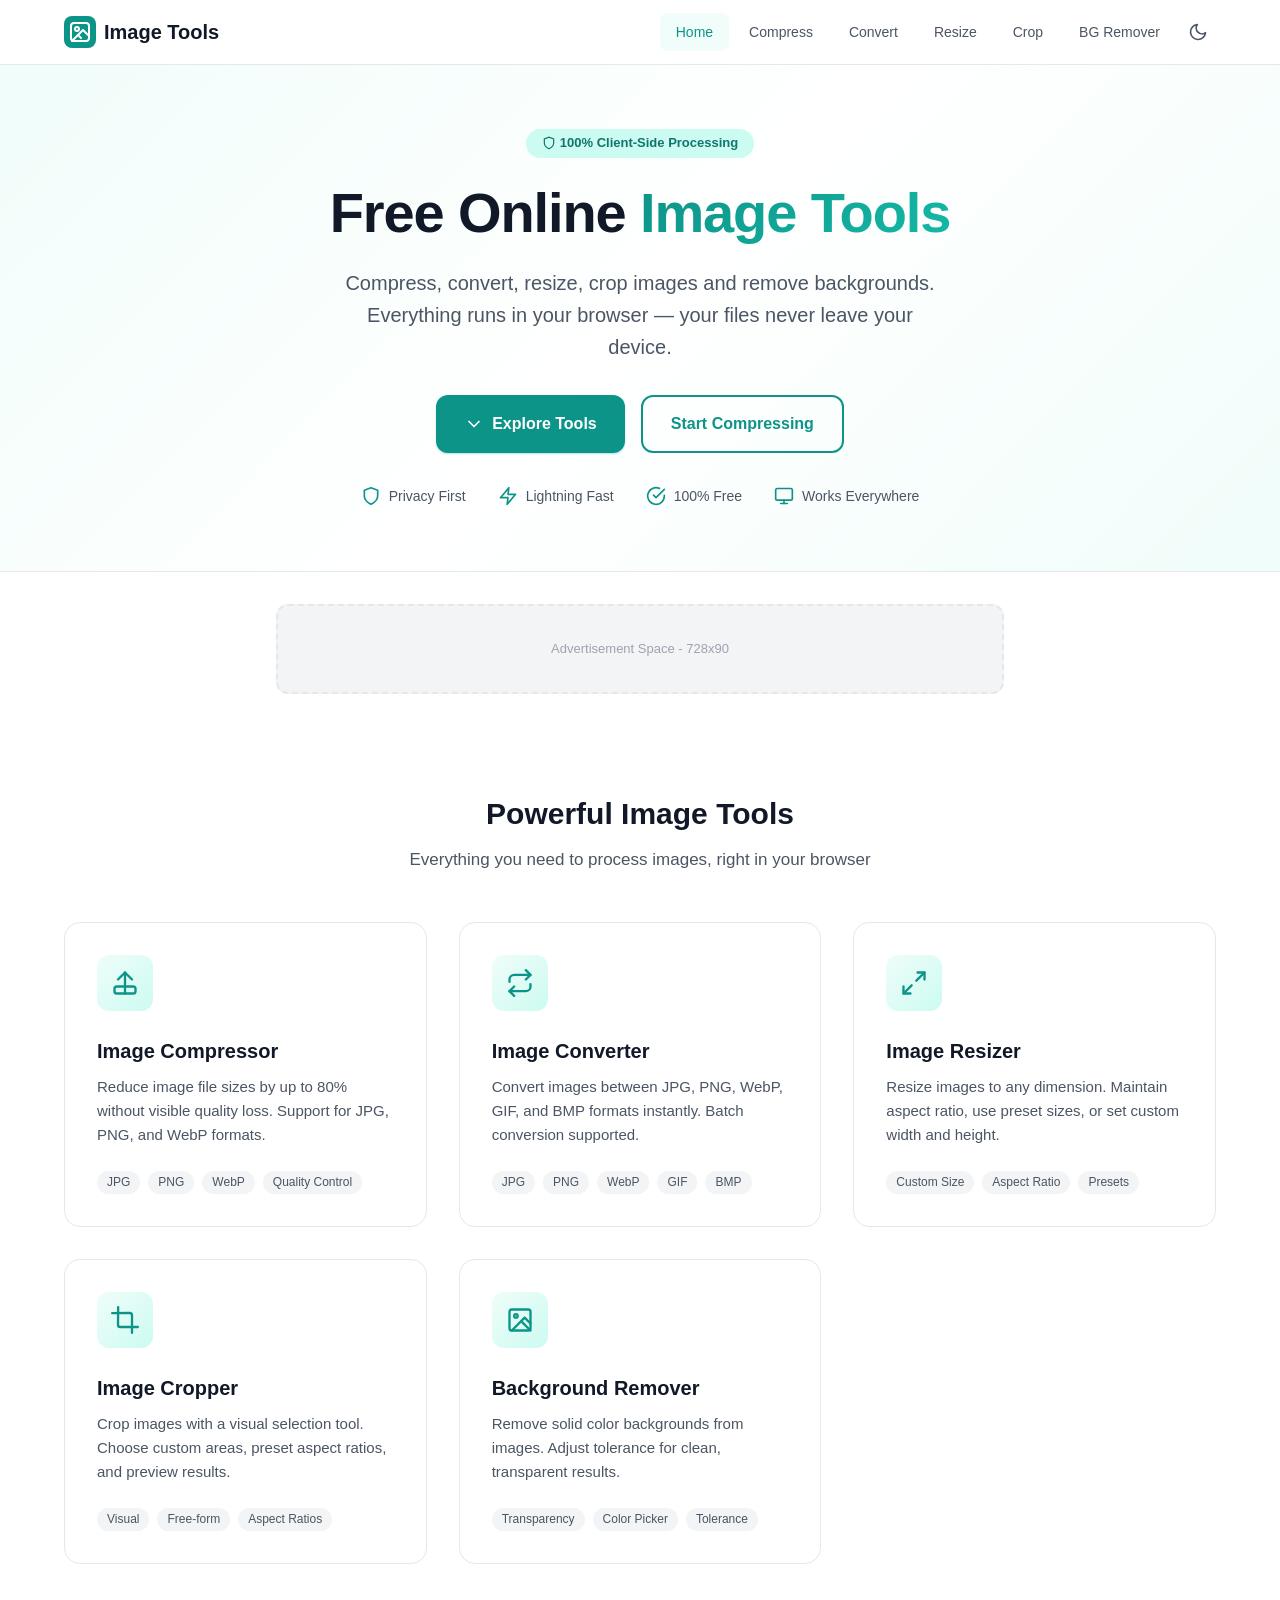
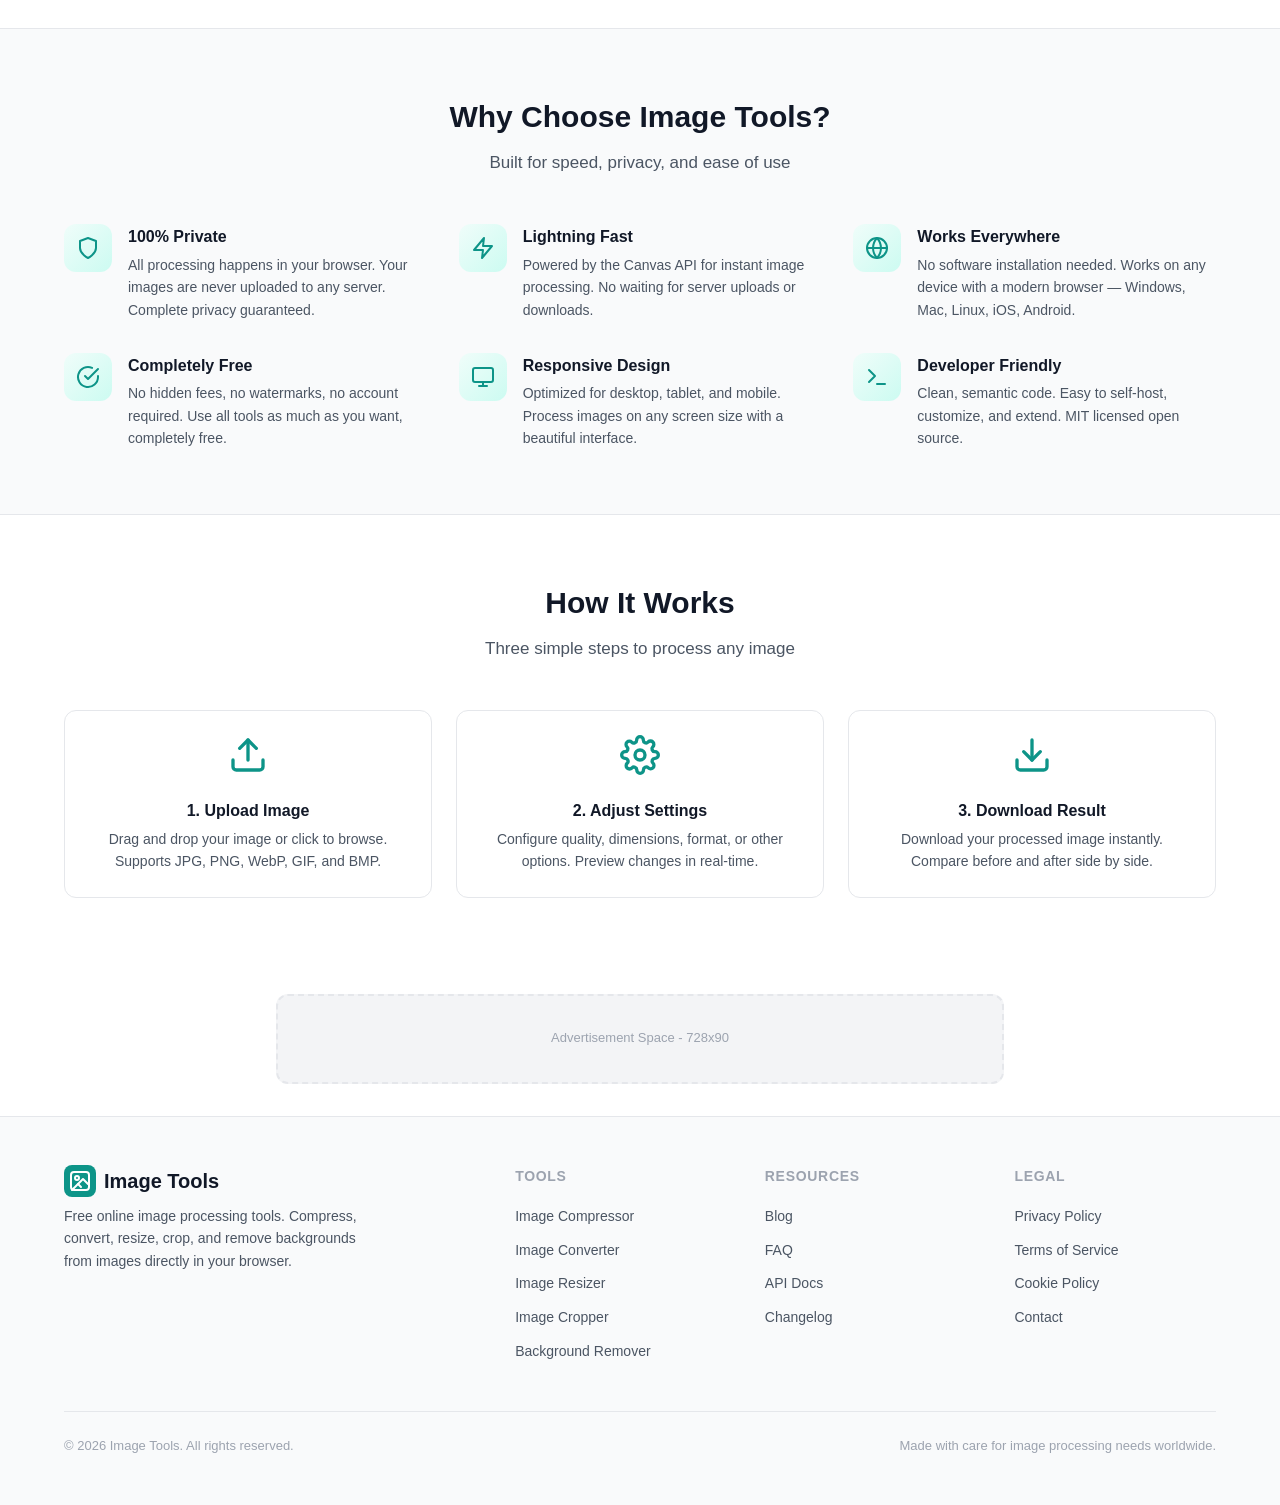
==== index.html @ 547d78cc "feat: image-tools — initial release" ====
<!DOCTYPE html>
<html lang="en">
<head>
  <meta charset="UTF-8">
  <meta name="viewport" content="width=device-width, initial-scale=1.0">
  <title>Image Tools - Free Online Image Compressor, Converter & Editor</title>
  <meta name="description" content="Free online image tools. Compress, convert, resize, crop images and remove backgrounds. 100% client-side processing for privacy. No upload required.">
  <meta name="keywords" content="image compressor, image converter, image resizer, image cropper, background remover, online image tools, free image editor">
  <meta name="author" content="Image Tools">
  <meta name="robots" content="index, follow">

  <!-- Open Graph -->
  <meta property="og:title" content="Image Tools - Free Online Image Processing">
  <meta property="og:description" content="Compress, convert, resize, crop images and remove backgrounds. 100% client-side, no upload needed.">
  <meta property="og:type" content="website">
  <meta property="og:url" content="https://imagetools.dev/">
  <meta property="og:image" content="https://imagetools.dev/og-image.png">

  <!-- Twitter Card -->
  <meta name="twitter:card" content="summary_large_image">
  <meta name="twitter:title" content="Image Tools - Free Online Image Processing">
  <meta name="twitter:description" content="Compress, convert, resize, crop images and remove backgrounds. 100% client-side, no upload needed.">

  <!-- Canonical -->
  <link rel="canonical" href="https://imagetools.dev/">

  <!-- Favicon -->
  <link rel="icon" type="image/svg+xml" href="favicon.svg">

  <!-- Styles -->
  <link rel="stylesheet" href="css/style.css">

  <!-- Structured Data -->
  <script type="application/ld+json">
  {
    "@context": "https://schema.org",
    "@type": "WebApplication",
    "name": "Image Tools",
    "url": "https://imagetools.dev",
    "description": "Free online image tools for compression, conversion, resizing, cropping, and background removal.",
    "applicationCategory": "MultimediaApplication",
    "operatingSystem": "Any",
    "offers": {
      "@type": "Offer",
      "price": "0",
      "priceCurrency": "USD"
    },
    "featureList": [
      "Image Compression",
      "Image Format Conversion",
      "Image Resizing",
      "Image Cropping",
      "Background Removal"
    ]
  }
  </script>
</head>
<body>
  <!-- Header -->
  <header class="header">
    <div class="container header-inner">
      <a href="index.html" class="logo">
        <svg viewBox="0 0 32 32" fill="none" xmlns="http://www.w3.org/2000/svg">
          <rect width="32" height="32" rx="8" fill="currentColor" style="color: var(--primary)"/>
          <g transform="translate(6,6)" fill="none" stroke="white" stroke-width="2" stroke-linecap="round" stroke-linejoin="round">
            <rect x="1" y="1" width="18" height="18" rx="3"/>
            <circle cx="7" cy="7" r="2"/>
            <polyline points="18,13 13,8 8,13"/>
            <polyline points="11,16 8,13 2,19"/>
          </g>
        </svg>
        Image Tools
      </a>

      <button class="menu-toggle" aria-label="Toggle menu" aria-expanded="false">
        <svg width="24" height="24" viewBox="0 0 24 24" fill="none" stroke="currentColor" stroke-width="2" stroke-linecap="round" stroke-linejoin="round">
          <line x1="3" y1="6" x2="21" y2="6"/>
          <line x1="3" y1="12" x2="21" y2="12"/>
          <line x1="3" y1="18" x2="21" y2="18"/>
        </svg>
      </button>

      <nav class="nav">
        <a href="index.html" class="nav-link active">Home</a>
        <a href="tools/compress.html" class="nav-link">Compress</a>
        <a href="tools/convert.html" class="nav-link">Convert</a>
        <a href="tools/resize.html" class="nav-link">Resize</a>
        <a href="tools/crop.html" class="nav-link">Crop</a>
        <a href="tools/bg-remover.html" class="nav-link">BG Remover</a>
        <button class="theme-toggle" aria-label="Toggle dark mode">
          <svg width="20" height="20" viewBox="0 0 24 24" fill="none" stroke="currentColor" stroke-width="2" stroke-linecap="round" stroke-linejoin="round">
            <path d="M21 12.79A9 9 0 1 1 11.21 3 7 7 0 0 0 21 12.79z"/>
          </svg>
        </button>
      </nav>
    </div>
  </header>

  <!-- Main Content -->
  <main>
    <!-- Hero Section -->
    <section class="hero">
      <div class="container">
        <div class="hero-badge">
          <svg width="14" height="14" viewBox="0 0 24 24" fill="none" stroke="currentColor" stroke-width="2">
            <path d="M12 22s8-4 8-10V5l-8-3-8 3v7c0 6 8 10 8 10z"/>
          </svg>
          100% Client-Side Processing
        </div>
        <h1>Free Online <span>Image Tools</span></h1>
        <p>Compress, convert, resize, crop images and remove backgrounds. Everything runs in your browser — your files never leave your device.</p>

        <div style="display: flex; gap: 1rem; justify-content: center; flex-wrap: wrap;">
          <a href="#tools" class="btn btn-primary btn-lg">
            <svg width="20" height="20" viewBox="0 0 24 24" fill="none" stroke="currentColor" stroke-width="2" stroke-linecap="round" stroke-linejoin="round">
              <polyline points="6 9 12 15 18 9"/>
            </svg>
            Explore Tools
          </a>
          <a href="tools/compress.html" class="btn btn-outline btn-lg">
            Start Compressing
          </a>
        </div>

        <div class="hero-features">
          <div class="hero-feature">
            <svg viewBox="0 0 24 24" fill="none" stroke="currentColor" stroke-width="2" stroke-linecap="round" stroke-linejoin="round">
              <path d="M12 22s8-4 8-10V5l-8-3-8 3v7c0 6 8 10 8 10z"/>
            </svg>
            Privacy First
          </div>
          <div class="hero-feature">
            <svg viewBox="0 0 24 24" fill="none" stroke="currentColor" stroke-width="2" stroke-linecap="round" stroke-linejoin="round">
              <path d="M13 2L3 14h9l-1 8 10-12h-9l1-8z"/>
            </svg>
            Lightning Fast
          </div>
          <div class="hero-feature">
            <svg viewBox="0 0 24 24" fill="none" stroke="currentColor" stroke-width="2" stroke-linecap="round" stroke-linejoin="round">
              <path d="M22 11.08V12a10 10 0 1 1-5.93-9.14"/>
              <polyline points="22 4 12 14.01 9 11.01"/>
            </svg>
            100% Free
          </div>
          <div class="hero-feature">
            <svg viewBox="0 0 24 24" fill="none" stroke="currentColor" stroke-width="2" stroke-linecap="round" stroke-linejoin="round">
              <rect x="2" y="3" width="20" height="14" rx="2" ry="2"/>
              <line x1="8" y1="21" x2="16" y2="21"/>
              <line x1="12" y1="17" x2="12" y2="21"/>
            </svg>
            Works Everywhere
          </div>
        </div>
      </div>
    </section>

    <!-- Ad Placeholder - Leaderboard -->
    <div class="container">
      <div class="ad-placeholder ad-placeholder-leaderboard">
        Advertisement Space - 728x90
      </div>
    </div>

    <!-- Tools Section -->
    <section class="tools-section" id="tools">
      <div class="container">
        <div class="section-header">
          <h2>Powerful Image Tools</h2>
          <p>Everything you need to process images, right in your browser</p>
        </div>

        <div class="tools-grid">
          <!-- Image Compressor -->
          <a href="tools/compress.html" class="tool-card">
            <div class="tool-card-icon">
              <svg viewBox="0 0 24 24" fill="none" stroke="currentColor" stroke-width="2" stroke-linecap="round" stroke-linejoin="round">
                <path d="M12 3v18"/>
                <path d="M6 9l6-6 6 6"/>
                <rect x="3" y="15" width="18" height="6" rx="2"/>
              </svg>
            </div>
            <h3>Image Compressor</h3>
            <p>Reduce image file sizes by up to 80% without visible quality loss. Support for JPG, PNG, and WebP formats.</p>
            <div class="tool-card-tags">
              <span class="tool-tag">JPG</span>
              <span class="tool-tag">PNG</span>
              <span class="tool-tag">WebP</span>
              <span class="tool-tag">Quality Control</span>
            </div>
          </a>

          <!-- Image Converter -->
          <a href="tools/convert.html" class="tool-card">
            <div class="tool-card-icon">
              <svg viewBox="0 0 24 24" fill="none" stroke="currentColor" stroke-width="2" stroke-linecap="round" stroke-linejoin="round">
                <polyline points="17 1 21 5 17 9"/>
                <path d="M3 11V9a4 4 0 0 1 4-4h14"/>
                <polyline points="7 23 3 19 7 15"/>
                <path d="M21 13v2a4 4 0 0 1-4 4H3"/>
              </svg>
            </div>
            <h3>Image Converter</h3>
            <p>Convert images between JPG, PNG, WebP, GIF, and BMP formats instantly. Batch conversion supported.</p>
            <div class="tool-card-tags">
              <span class="tool-tag">JPG</span>
              <span class="tool-tag">PNG</span>
              <span class="tool-tag">WebP</span>
              <span class="tool-tag">GIF</span>
              <span class="tool-tag">BMP</span>
            </div>
          </a>

          <!-- Image Resizer -->
          <a href="tools/resize.html" class="tool-card">
            <div class="tool-card-icon">
              <svg viewBox="0 0 24 24" fill="none" stroke="currentColor" stroke-width="2" stroke-linecap="round" stroke-linejoin="round">
                <polyline points="15 3 21 3 21 9"/>
                <polyline points="9 21 3 21 3 15"/>
                <line x1="21" y1="3" x2="14" y2="10"/>
                <line x1="3" y1="21" x2="10" y2="14"/>
              </svg>
            </div>
            <h3>Image Resizer</h3>
            <p>Resize images to any dimension. Maintain aspect ratio, use preset sizes, or set custom width and height.</p>
            <div class="tool-card-tags">
              <span class="tool-tag">Custom Size</span>
              <span class="tool-tag">Aspect Ratio</span>
              <span class="tool-tag">Presets</span>
            </div>
          </a>

          <!-- Image Cropper -->
          <a href="tools/crop.html" class="tool-card">
            <div class="tool-card-icon">
              <svg viewBox="0 0 24 24" fill="none" stroke="currentColor" stroke-width="2" stroke-linecap="round" stroke-linejoin="round">
                <path d="M6.13 1L6 16a2 2 0 0 0 2 2h15"/>
                <path d="M1 6.13L16 6a2 2 0 0 1 2 2v15"/>
              </svg>
            </div>
            <h3>Image Cropper</h3>
            <p>Crop images with a visual selection tool. Choose custom areas, preset aspect ratios, and preview results.</p>
            <div class="tool-card-tags">
              <span class="tool-tag">Visual</span>
              <span class="tool-tag">Free-form</span>
              <span class="tool-tag">Aspect Ratios</span>
            </div>
          </a>

          <!-- Background Remover -->
          <a href="tools/bg-remover.html" class="tool-card">
            <div class="tool-card-icon">
              <svg viewBox="0 0 24 24" fill="none" stroke="currentColor" stroke-width="2" stroke-linecap="round" stroke-linejoin="round">
                <rect x="3" y="3" width="18" height="18" rx="2"/>
                <circle cx="8.5" cy="8.5" r="1.5"/>
                <path d="M21 15l-5-5L5 21"/>
                <path d="M14 14l7 7"/>
              </svg>
            </div>
            <h3>Background Remover</h3>
            <p>Remove solid color backgrounds from images. Adjust tolerance for clean, transparent results.</p>
            <div class="tool-card-tags">
              <span class="tool-tag">Transparency</span>
              <span class="tool-tag">Color Picker</span>
              <span class="tool-tag">Tolerance</span>
            </div>
          </a>
        </div>
      </div>
    </section>

    <!-- Features Section -->
    <section class="features-section">
      <div class="container">
        <div class="section-header">
          <h2>Why Choose Image Tools?</h2>
          <p>Built for speed, privacy, and ease of use</p>
        </div>

        <div class="features-grid">
          <div class="feature-item">
            <div class="feature-icon">
              <svg viewBox="0 0 24 24" fill="none" stroke="currentColor" stroke-width="2" stroke-linecap="round" stroke-linejoin="round">
                <path d="M12 22s8-4 8-10V5l-8-3-8 3v7c0 6 8 10 8 10z"/>
              </svg>
            </div>
            <div class="feature-content">
              <h4>100% Private</h4>
              <p>All processing happens in your browser. Your images are never uploaded to any server. Complete privacy guaranteed.</p>
            </div>
          </div>

          <div class="feature-item">
            <div class="feature-icon">
              <svg viewBox="0 0 24 24" fill="none" stroke="currentColor" stroke-width="2" stroke-linecap="round" stroke-linejoin="round">
                <path d="M13 2L3 14h9l-1 8 10-12h-9l1-8z"/>
              </svg>
            </div>
            <div class="feature-content">
              <h4>Lightning Fast</h4>
              <p>Powered by the Canvas API for instant image processing. No waiting for server uploads or downloads.</p>
            </div>
          </div>

          <div class="feature-item">
            <div class="feature-icon">
              <svg viewBox="0 0 24 24" fill="none" stroke="currentColor" stroke-width="2" stroke-linecap="round" stroke-linejoin="round">
                <circle cx="12" cy="12" r="10"/>
                <line x1="2" y1="12" x2="22" y2="12"/>
                <path d="M12 2a15.3 15.3 0 0 1 4 10 15.3 15.3 0 0 1-4 10 15.3 15.3 0 0 1-4-10 15.3 15.3 0 0 1 4-10z"/>
              </svg>
            </div>
            <div class="feature-content">
              <h4>Works Everywhere</h4>
              <p>No software installation needed. Works on any device with a modern browser — Windows, Mac, Linux, iOS, Android.</p>
            </div>
          </div>

          <div class="feature-item">
            <div class="feature-icon">
              <svg viewBox="0 0 24 24" fill="none" stroke="currentColor" stroke-width="2" stroke-linecap="round" stroke-linejoin="round">
                <path d="M22 11.08V12a10 10 0 1 1-5.93-9.14"/>
                <polyline points="22 4 12 14.01 9 11.01"/>
              </svg>
            </div>
            <div class="feature-content">
              <h4>Completely Free</h4>
              <p>No hidden fees, no watermarks, no account required. Use all tools as much as you want, completely free.</p>
            </div>
          </div>

          <div class="feature-item">
            <div class="feature-icon">
              <svg viewBox="0 0 24 24" fill="none" stroke="currentColor" stroke-width="2" stroke-linecap="round" stroke-linejoin="round">
                <rect x="2" y="3" width="20" height="14" rx="2" ry="2"/>
                <line x1="8" y1="21" x2="16" y2="21"/>
                <line x1="12" y1="17" x2="12" y2="21"/>
              </svg>
            </div>
            <div class="feature-content">
              <h4>Responsive Design</h4>
              <p>Optimized for desktop, tablet, and mobile. Process images on any screen size with a beautiful interface.</p>
            </div>
          </div>

          <div class="feature-item">
            <div class="feature-icon">
              <svg viewBox="0 0 24 24" fill="none" stroke="currentColor" stroke-width="2" stroke-linecap="round" stroke-linejoin="round">
                <polyline points="4 17 10 11 4 5"/>
                <line x1="12" y1="19" x2="20" y2="19"/>
              </svg>
            </div>
            <div class="feature-content">
              <h4>Developer Friendly</h4>
              <p>Clean, semantic code. Easy to self-host, customize, and extend. MIT licensed open source.</p>
            </div>
          </div>
        </div>
      </div>
    </section>

    <!-- How It Works -->
    <section class="tools-section">
      <div class="container">
        <div class="section-header">
          <h2>How It Works</h2>
          <p>Three simple steps to process any image</p>
        </div>

        <div class="info-grid">
          <div class="info-card">
            <svg viewBox="0 0 24 24" fill="none" stroke="currentColor" stroke-width="2" stroke-linecap="round" stroke-linejoin="round">
              <path d="M21 15v4a2 2 0 0 1-2 2H5a2 2 0 0 1-2-2v-4"/>
              <polyline points="17 8 12 3 7 8"/>
              <line x1="12" y1="3" x2="12" y2="15"/>
            </svg>
            <h4>1. Upload Image</h4>
            <p>Drag and drop your image or click to browse. Supports JPG, PNG, WebP, GIF, and BMP.</p>
          </div>

          <div class="info-card">
            <svg viewBox="0 0 24 24" fill="none" stroke="currentColor" stroke-width="2" stroke-linecap="round" stroke-linejoin="round">
              <circle cx="12" cy="12" r="3"/>
              <path d="M19.4 15a1.65 1.65 0 0 0 .33 1.82l.06.06a2 2 0 0 1 0 2.83 2 2 0 0 1-2.83 0l-.06-.06a1.65 1.65 0 0 0-1.82-.33 1.65 1.65 0 0 0-1 1.51V21a2 2 0 0 1-2 2 2 2 0 0 1-2-2v-.09A1.65 1.65 0 0 0 9 19.4a1.65 1.65 0 0 0-1.82.33l-.06.06a2 2 0 0 1-2.83 0 2 2 0 0 1 0-2.83l.06-.06A1.65 1.65 0 0 0 4.68 15a1.65 1.65 0 0 0-1.51-1H3a2 2 0 0 1-2-2 2 2 0 0 1 2-2h.09A1.65 1.65 0 0 0 4.6 9a1.65 1.65 0 0 0-.33-1.82l-.06-.06a2 2 0 0 1 0-2.83 2 2 0 0 1 2.83 0l.06.06A1.65 1.65 0 0 0 9 4.68a1.65 1.65 0 0 0 1-1.51V3a2 2 0 0 1 2-2 2 2 0 0 1 2 2v.09a1.65 1.65 0 0 0 1 1.51 1.65 1.65 0 0 0 1.82-.33l.06-.06a2 2 0 0 1 2.83 0 2 2 0 0 1 0 2.83l-.06.06a1.65 1.65 0 0 0-.33 1.82V9a1.65 1.65 0 0 0 1.51 1H21a2 2 0 0 1 2 2 2 2 0 0 1-2 2h-.09a1.65 1.65 0 0 0-1.51 1z"/>
            </svg>
            <h4>2. Adjust Settings</h4>
            <p>Configure quality, dimensions, format, or other options. Preview changes in real-time.</p>
          </div>

          <div class="info-card">
            <svg viewBox="0 0 24 24" fill="none" stroke="currentColor" stroke-width="2" stroke-linecap="round" stroke-linejoin="round">
              <path d="M21 15v4a2 2 0 0 1-2 2H5a2 2 0 0 1-2-2v-4"/>
              <polyline points="7 10 12 15 17 10"/>
              <line x1="12" y1="15" x2="12" y2="3"/>
            </svg>
            <h4>3. Download Result</h4>
            <p>Download your processed image instantly. Compare before and after side by side.</p>
          </div>
        </div>
      </div>
    </section>

    <!-- Ad Placeholder -->
    <div class="container">
      <div class="ad-placeholder ad-placeholder-leaderboard">
        Advertisement Space - 728x90
      </div>
    </div>
  </main>

  <!-- Footer -->
  <footer class="footer">
    <div class="container">
      <div class="footer-inner">
        <div class="footer-brand">
          <a href="index.html" class="logo">
            <svg viewBox="0 0 32 32" fill="none" xmlns="http://www.w3.org/2000/svg">
              <rect width="32" height="32" rx="8" fill="currentColor" style="color: var(--primary)"/>
              <g transform="translate(6,6)" fill="none" stroke="white" stroke-width="2" stroke-linecap="round" stroke-linejoin="round">
                <rect x="1" y="1" width="18" height="18" rx="3"/>
                <circle cx="7" cy="7" r="2"/>
                <polyline points="18,13 13,8 8,13"/>
                <polyline points="11,16 8,13 2,19"/>
              </g>
            </svg>
            Image Tools
          </a>
          <p>Free online image processing tools. Compress, convert, resize, crop, and remove backgrounds from images directly in your browser.</p>
        </div>

        <div class="footer-column">
          <h4>Tools</h4>
          <ul class="footer-links">
            <li><a href="tools/compress.html">Image Compressor</a></li>
            <li><a href="tools/convert.html">Image Converter</a></li>
            <li><a href="tools/resize.html">Image Resizer</a></li>
            <li><a href="tools/crop.html">Image Cropper</a></li>
            <li><a href="tools/bg-remover.html">Background Remover</a></li>
          </ul>
        </div>

        <div class="footer-column">
          <h4>Resources</h4>
          <ul class="footer-links">
            <li><a href="#">Blog</a></li>
            <li><a href="#">FAQ</a></li>
            <li><a href="#">API Docs</a></li>
            <li><a href="#">Changelog</a></li>
          </ul>
        </div>

        <div class="footer-column">
          <h4>Legal</h4>
          <ul class="footer-links">
            <li><a href="#">Privacy Policy</a></li>
            <li><a href="#">Terms of Service</a></li>
            <li><a href="#">Cookie Policy</a></li>
            <li><a href="#">Contact</a></li>
          </ul>
        </div>
      </div>

      <div class="footer-bottom">
        <p>&copy; 2026 Image Tools. All rights reserved.</p>
        <p>Made with care for image processing needs worldwide.</p>
      </div>
    </div>
  </footer>

  <!-- Scripts -->
  <script src="js/common.js"></script>
</body>
</html>
---- css/style.css ----
/* ============================================
   Image Tools - Modern CSS
   Color Scheme: Teal/Green
   ============================================ */

/* CSS Variables */
:root {
  /* Primary Colors */
  --primary: #0d9488;
  --primary-light: #14b8a6;
  --primary-dark: #0f766e;
  --primary-50: #f0fdfa;
  --primary-100: #ccfbf1;
  --primary-200: #99f6e4;

  /* Neutral Colors */
  --gray-50: #f9fafb;
  --gray-100: #f3f4f6;
  --gray-200: #e5e7eb;
  --gray-300: #d1d5db;
  --gray-400: #9ca3af;
  --gray-500: #6b7280;
  --gray-600: #4b5563;
  --gray-700: #374151;
  --gray-800: #1f2937;
  --gray-900: #111827;

  /* Semantic Colors */
  --success: #10b981;
  --warning: #f59e0b;
  --error: #ef4444;
  --info: #3b82f6;

  /* Light Mode (Default) */
  --bg-primary: #ffffff;
  --bg-secondary: var(--gray-50);
  --bg-tertiary: var(--gray-100);
  --text-primary: var(--gray-900);
  --text-secondary: var(--gray-600);
  --text-tertiary: var(--gray-400);
  --border-color: var(--gray-200);
  --shadow-sm: 0 1px 2px rgba(0, 0, 0, 0.05);
  --shadow-md: 0 4px 6px -1px rgba(0, 0, 0, 0.1), 0 2px 4px -1px rgba(0, 0, 0, 0.06);
  --shadow-lg: 0 10px 15px -3px rgba(0, 0, 0, 0.1), 0 4px 6px -2px rgba(0, 0, 0, 0.05);
  --shadow-xl: 0 20px 25px -5px rgba(0, 0, 0, 0.1), 0 10px 10px -5px rgba(0, 0, 0, 0.04);

  /* Spacing */
  --space-xs: 0.25rem;
  --space-sm: 0.5rem;
  --space-md: 1rem;
  --space-lg: 1.5rem;
  --space-xl: 2rem;
  --space-2xl: 3rem;
  --space-3xl: 4rem;

  /* Border Radius */
  --radius-sm: 0.375rem;
  --radius-md: 0.5rem;
  --radius-lg: 0.75rem;
  --radius-xl: 1rem;
  --radius-2xl: 1.5rem;
  --radius-full: 9999px;

  /* Transitions */
  --transition-fast: 150ms ease;
  --transition-base: 250ms ease;
  --transition-slow: 350ms ease;
}

/* Dark Mode */
[data-theme="dark"] {
  --bg-primary: var(--gray-900);
  --bg-secondary: var(--gray-800);
  --bg-tertiary: var(--gray-700);
  --text-primary: var(--gray-50);
  --text-secondary: var(--gray-300);
  --text-tertiary: var(--gray-500);
  --border-color: var(--gray-700);
  --shadow-sm: 0 1px 2px rgba(0, 0, 0, 0.3);
  --shadow-md: 0 4px 6px -1px rgba(0, 0, 0, 0.4), 0 2px 4px -1px rgba(0, 0, 0, 0.3);
  --shadow-lg: 0 10px 15px -3px rgba(0, 0, 0, 0.4), 0 4px 6px -2px rgba(0, 0, 0, 0.3);
  --shadow-xl: 0 20px 25px -5px rgba(0, 0, 0, 0.4), 0 10px 10px -5px rgba(0, 0, 0, 0.3);
  --primary-50: #042f2e;
  --primary-100: #064e3b;
}

/* ============================================
   Reset & Base
   ============================================ */
*,
*::before,
*::after {
  box-sizing: border-box;
  margin: 0;
  padding: 0;
}

html {
  font-size: 16px;
  scroll-behavior: smooth;
  -webkit-text-size-adjust: 100%;
}

body {
  font-family: -apple-system, BlinkMacSystemFont, 'Segoe UI', Roboto, 'Helvetica Neue', Arial, sans-serif;
  line-height: 1.6;
  color: var(--text-primary);
  background-color: var(--bg-primary);
  transition: background-color var(--transition-base), color var(--transition-base);
  min-height: 100vh;
  display: flex;
  flex-direction: column;
}

a {
  color: var(--primary);
  text-decoration: none;
  transition: color var(--transition-fast);
}

a:hover {
  color: var(--primary-dark);
}

img {
  max-width: 100%;
  height: auto;
  display: block;
}

button {
  cursor: pointer;
  font-family: inherit;
  font-size: inherit;
  border: none;
  background: none;
}

input, select, textarea {
  font-family: inherit;
  font-size: inherit;
}

/* ============================================
   Layout
   ============================================ */
.container {
  width: 100%;
  max-width: 1200px;
  margin: 0 auto;
  padding: 0 var(--space-lg);
}

.main-content {
  flex: 1;
  padding: var(--space-2xl) 0;
}

/* ============================================
   Header & Navigation
   ============================================ */
.header {
  background-color: var(--bg-primary);
  border-bottom: 1px solid var(--border-color);
  position: sticky;
  top: 0;
  z-index: 100;
  backdrop-filter: blur(10px);
  background-color: rgba(255, 255, 255, 0.95);
}

[data-theme="dark"] .header {
  background-color: rgba(17, 24, 39, 0.95);
}

.header-inner {
  display: flex;
  align-items: center;
  justify-content: space-between;
  height: 64px;
}

.logo {
  display: flex;
  align-items: center;
  gap: var(--space-sm);
  font-size: 1.25rem;
  font-weight: 700;
  color: var(--text-primary);
  text-decoration: none;
}

.logo:hover {
  color: var(--primary);
}

.logo svg {
  width: 32px;
  height: 32px;
}

.nav {
  display: flex;
  align-items: center;
  gap: var(--space-xs);
}

.nav-link {
  padding: var(--space-sm) var(--space-md);
  color: var(--text-secondary);
  font-size: 0.875rem;
  font-weight: 500;
  border-radius: var(--radius-md);
  transition: all var(--transition-fast);
  white-space: nowrap;
}

.nav-link:hover {
  color: var(--primary);
  background-color: var(--primary-50);
}

.nav-link.active {
  color: var(--primary);
  background-color: var(--primary-50);
}

/* Mobile Menu Toggle */
.menu-toggle {
  display: none;
  padding: var(--space-sm);
  color: var(--text-primary);
}

/* Theme Toggle */
.theme-toggle {
  padding: var(--space-sm);
  color: var(--text-secondary);
  border-radius: var(--radius-md);
  transition: all var(--transition-fast);
  display: flex;
  align-items: center;
  justify-content: center;
}

.theme-toggle:hover {
  color: var(--primary);
  background-color: var(--primary-50);
}

/* ============================================
   Buttons
   ============================================ */
.btn {
  display: inline-flex;
  align-items: center;
  justify-content: center;
  gap: var(--space-sm);
  padding: 0.625rem 1.25rem;
  font-size: 0.875rem;
  font-weight: 600;
  border-radius: var(--radius-lg);
  transition: all var(--transition-fast);
  white-space: nowrap;
  user-select: none;
}

.btn-primary {
  background-color: var(--primary);
  color: white;
  box-shadow: 0 1px 2px rgba(13, 148, 136, 0.3);
}

.btn-primary:hover {
  background-color: var(--primary-dark);
  box-shadow: 0 4px 6px rgba(13, 148, 136, 0.3);
  transform: translateY(-1px);
}

.btn-primary:active {
  transform: translateY(0);
}

.btn-secondary {
  background-color: var(--bg-tertiary);
  color: var(--text-primary);
  border: 1px solid var(--border-color);
}

.btn-secondary:hover {
  background-color: var(--border-color);
}

.btn-outline {
  background-color: transparent;
  color: var(--primary);
  border: 2px solid var(--primary);
}

.btn-outline:hover {
  background-color: var(--primary);
  color: white;
}

.btn-ghost {
  background-color: transparent;
  color: var(--text-secondary);
}

.btn-ghost:hover {
  background-color: var(--bg-tertiary);
  color: var(--text-primary);
}

.btn-lg {
  padding: 0.875rem 1.75rem;
  font-size: 1rem;
}

.btn-sm {
  padding: 0.375rem 0.75rem;
  font-size: 0.8125rem;
}

.btn-icon {
  padding: 0.5rem;
  width: 40px;
  height: 40px;
}

.btn:disabled {
  opacity: 0.5;
  cursor: not-allowed;
  transform: none;
}

/* ============================================
   Hero Section (Homepage)
   ============================================ */
.hero {
  text-align: center;
  padding: var(--space-3xl) 0;
  background: linear-gradient(135deg, var(--primary-50) 0%, var(--bg-primary) 50%, var(--primary-50) 100%);
  border-bottom: 1px solid var(--border-color);
}

.hero-badge {
  display: inline-flex;
  align-items: center;
  gap: var(--space-xs);
  padding: var(--space-xs) var(--space-md);
  background-color: var(--primary-100);
  color: var(--primary-dark);
  font-size: 0.8125rem;
  font-weight: 600;
  border-radius: var(--radius-full);
  margin-bottom: var(--space-lg);
}

.hero h1 {
  font-size: clamp(2rem, 5vw, 3.5rem);
  font-weight: 800;
  line-height: 1.1;
  margin-bottom: var(--space-lg);
  letter-spacing: -0.02em;
}

.hero h1 span {
  background: linear-gradient(135deg, var(--primary) 0%, var(--primary-light) 100%);
  -webkit-background-clip: text;
  -webkit-text-fill-color: transparent;
  background-clip: text;
}

.hero p {
  font-size: clamp(1rem, 2vw, 1.25rem);
  color: var(--text-secondary);
  max-width: 600px;
  margin: 0 auto var(--space-xl);
}

.hero-features {
  display: flex;
  justify-content: center;
  gap: var(--space-xl);
  flex-wrap: wrap;
  margin-top: var(--space-xl);
}

.hero-feature {
  display: flex;
  align-items: center;
  gap: var(--space-sm);
  color: var(--text-secondary);
  font-size: 0.875rem;
}

.hero-feature svg {
  width: 20px;
  height: 20px;
  color: var(--primary);
}

/* ============================================
   Tool Cards Grid
   ============================================ */
.tools-section {
  padding: var(--space-3xl) 0;
}

.section-header {
  text-align: center;
  margin-bottom: var(--space-2xl);
}

.section-header h2 {
  font-size: 1.875rem;
  font-weight: 700;
  margin-bottom: var(--space-sm);
}

.section-header p {
  color: var(--text-secondary);
  font-size: 1.0625rem;
}

.tools-grid {
  display: grid;
  grid-template-columns: repeat(auto-fill, minmax(320px, 1fr));
  gap: var(--space-xl);
}

.tool-card {
  background-color: var(--bg-primary);
  border: 1px solid var(--border-color);
  border-radius: var(--radius-xl);
  padding: var(--space-xl);
  transition: all var(--transition-base);
  position: relative;
  overflow: hidden;
  text-decoration: none;
  color: inherit;
  display: flex;
  flex-direction: column;
}

.tool-card::before {
  content: '';
  position: absolute;
  top: 0;
  left: 0;
  right: 0;
  height: 3px;
  background: linear-gradient(90deg, var(--primary) 0%, var(--primary-light) 100%);
  transform: scaleX(0);
  transition: transform var(--transition-base);
}

.tool-card:hover {
  border-color: var(--primary-200);
  box-shadow: var(--shadow-lg);
  transform: translateY(-4px);
}

.tool-card:hover::before {
  transform: scaleX(1);
}

.tool-card-icon {
  width: 56px;
  height: 56px;
  background: linear-gradient(135deg, var(--primary-50) 0%, var(--primary-100) 100%);
  border-radius: var(--radius-lg);
  display: flex;
  align-items: center;
  justify-content: center;
  margin-bottom: var(--space-lg);
  color: var(--primary);
  transition: all var(--transition-base);
}

.tool-card:hover .tool-card-icon {
  background: linear-gradient(135deg, var(--primary) 0%, var(--primary-light) 100%);
  color: white;
  transform: scale(1.05);
}

.tool-card-icon svg {
  width: 28px;
  height: 28px;
}

.tool-card h3 {
  font-size: 1.25rem;
  font-weight: 700;
  margin-bottom: var(--space-sm);
}

.tool-card p {
  color: var(--text-secondary);
  font-size: 0.9375rem;
  line-height: 1.6;
  flex: 1;
}

.tool-card-tags {
  display: flex;
  gap: var(--space-sm);
  flex-wrap: wrap;
  margin-top: var(--space-lg);
}

.tool-tag {
  padding: 0.125rem 0.625rem;
  background-color: var(--bg-tertiary);
  color: var(--text-secondary);
  font-size: 0.75rem;
  font-weight: 500;
  border-radius: var(--radius-full);
}

/* ============================================
   Ad Placeholder
   ============================================ */
.ad-placeholder {
  background-color: var(--bg-tertiary);
  border: 2px dashed var(--border-color);
  border-radius: var(--radius-lg);
  padding: var(--space-xl);
  text-align: center;
  color: var(--text-tertiary);
  font-size: 0.8125rem;
  margin: var(--space-xl) 0;
  min-height: 90px;
  display: flex;
  align-items: center;
  justify-content: center;
}

.ad-placeholder-leaderboard {
  min-height: 90px;
  max-width: 728px;
  margin: var(--space-xl) auto;
}

.ad-placeholder-sidebar {
  min-height: 250px;
  width: 100%;
}

/* ============================================
   Tool Page Layout
   ============================================ */
.tool-page {
  max-width: 1000px;
  margin: 0 auto;
  padding: var(--space-xl) var(--space-lg);
}

.tool-page-header {
  text-align: center;
  margin-bottom: var(--space-2xl);
}

.tool-page-header h1 {
  font-size: 2rem;
  font-weight: 800;
  margin-bottom: var(--space-sm);
  display: flex;
  align-items: center;
  justify-content: center;
  gap: var(--space-md);
}

.tool-page-header h1 svg {
  width: 36px;
  height: 36px;
  color: var(--primary);
}

.tool-page-header p {
  color: var(--text-secondary);
  font-size: 1.0625rem;
  max-width: 600px;
  margin: 0 auto;
}

/* Upload Area */
.upload-area {
  border: 2px dashed var(--border-color);
  border-radius: var(--radius-xl);
  padding: var(--space-3xl) var(--space-xl);
  text-align: center;
  transition: all var(--transition-base);
  cursor: pointer;
  background-color: var(--bg-secondary);
  position: relative;
}

.upload-area:hover,
.upload-area.dragover {
  border-color: var(--primary);
  background-color: var(--primary-50);
}

.upload-area.dragover {
  transform: scale(1.01);
}

.upload-icon {
  width: 64px;
  height: 64px;
  margin: 0 auto var(--space-lg);
  color: var(--primary);
  opacity: 0.8;
}

.upload-area h3 {
  font-size: 1.125rem;
  margin-bottom: var(--space-sm);
}

.upload-area p {
  color: var(--text-secondary);
  font-size: 0.875rem;
}

.upload-area input[type="file"] {
  position: absolute;
  inset: 0;
  opacity: 0;
  cursor: pointer;
}

.upload-formats {
  display: flex;
  justify-content: center;
  gap: var(--space-sm);
  margin-top: var(--space-md);
  flex-wrap: wrap;
}

.format-badge {
  padding: 0.125rem 0.5rem;
  background-color: var(--primary-100);
  color: var(--primary-dark);
  font-size: 0.6875rem;
  font-weight: 600;
  border-radius: var(--radius-sm);
  text-transform: uppercase;
}

/* ============================================
   Tool Controls
   ============================================ */
.tool-controls {
  background-color: var(--bg-primary);
  border: 1px solid var(--border-color);
  border-radius: var(--radius-xl);
  padding: var(--space-xl);
  margin-top: var(--space-xl);
}

.controls-header {
  display: flex;
  align-items: center;
  justify-content: space-between;
  margin-bottom: var(--space-lg);
  padding-bottom: var(--space-lg);
  border-bottom: 1px solid var(--border-color);
}

.controls-header h3 {
  font-size: 1.125rem;
  font-weight: 600;
}

.controls-grid {
  display: grid;
  grid-template-columns: repeat(auto-fit, minmax(200px, 1fr));
  gap: var(--space-lg);
}

/* Form Elements */
.form-group {
  display: flex;
  flex-direction: column;
  gap: var(--space-sm);
}

.form-label {
  font-size: 0.875rem;
  font-weight: 600;
  color: var(--text-primary);
}

.form-sublabel {
  font-size: 0.75rem;
  color: var(--text-tertiary);
  font-weight: 400;
}

.form-input,
.form-select {
  padding: 0.625rem 0.875rem;
  background-color: var(--bg-secondary);
  border: 1px solid var(--border-color);
  border-radius: var(--radius-md);
  color: var(--text-primary);
  font-size: 0.875rem;
  transition: all var(--transition-fast);
  width: 100%;
}

.form-input:focus,
.form-select:focus {
  outline: none;
  border-color: var(--primary);
  box-shadow: 0 0 0 3px rgba(13, 148, 136, 0.15);
}

.form-input::placeholder {
  color: var(--text-tertiary);
}

/* Range Slider */
.range-group {
  display: flex;
  flex-direction: column;
  gap: var(--space-sm);
}

.range-header {
  display: flex;
  justify-content: space-between;
  align-items: center;
}

.range-value {
  font-size: 0.875rem;
  font-weight: 600;
  color: var(--primary);
  background-color: var(--primary-50);
  padding: 0.125rem 0.5rem;
  border-radius: var(--radius-sm);
}

input[type="range"] {
  -webkit-appearance: none;
  width: 100%;
  height: 6px;
  background: var(--bg-tertiary);
  border-radius: var(--radius-full);
  outline: none;
  transition: all var(--transition-fast);
}

input[type="range"]::-webkit-slider-thumb {
  -webkit-appearance: none;
  width: 20px;
  height: 20px;
  background: var(--primary);
  border-radius: 50%;
  cursor: pointer;
  box-shadow: 0 2px 4px rgba(13, 148, 136, 0.3);
  transition: all var(--transition-fast);
}

input[type="range"]::-webkit-slider-thumb:hover {
  transform: scale(1.15);
  box-shadow: 0 4px 8px rgba(13, 148, 136, 0.4);
}

input[type="range"]::-moz-range-thumb {
  width: 20px;
  height: 20px;
  background: var(--primary);
  border-radius: 50%;
  cursor: pointer;
  border: none;
  box-shadow: 0 2px 4px rgba(13, 148, 136, 0.3);
}

/* Checkbox & Radio */
.form-check {
  display: flex;
  align-items: center;
  gap: var(--space-sm);
  cursor: pointer;
}

.form-check input[type="checkbox"],
.form-check input[type="radio"] {
  width: 18px;
  height: 18px;
  accent-color: var(--primary);
  cursor: pointer;
}

/* ============================================
   Preview Area
   ============================================ */
.preview-section {
  margin-top: var(--space-xl);
}

.preview-container {
  display: grid;
  grid-template-columns: 1fr 1fr;
  gap: var(--space-lg);
}

.preview-box {
  background-color: var(--bg-primary);
  border: 1px solid var(--border-color);
  border-radius: var(--radius-xl);
  overflow: hidden;
}

.preview-header {
  display: flex;
  align-items: center;
  justify-content: space-between;
  padding: var(--space-md) var(--space-lg);
  border-bottom: 1px solid var(--border-color);
  background-color: var(--bg-secondary);
}

.preview-header h4 {
  font-size: 0.875rem;
  font-weight: 600;
  display: flex;
  align-items: center;
  gap: var(--space-sm);
}

.preview-badge {
  padding: 0.125rem 0.5rem;
  font-size: 0.6875rem;
  font-weight: 600;
  border-radius: var(--radius-full);
}

.preview-badge-original {
  background-color: var(--gray-200);
  color: var(--gray-700);
}

.preview-badge-processed {
  background-color: var(--primary-100);
  color: var(--primary-dark);
}

.preview-image-wrapper {
  padding: var(--space-md);
  display: flex;
  align-items: center;
  justify-content: center;
  min-height: 300px;
  max-height: 500px;
  overflow: hidden;
  background-image:
    linear-gradient(45deg, var(--bg-tertiary) 25%, transparent 25%),
    linear-gradient(-45deg, var(--bg-tertiary) 25%, transparent 25%),
    linear-gradient(45deg, transparent 75%, var(--bg-tertiary) 75%),
    linear-gradient(-45deg, transparent 75%, var(--bg-tertiary) 75%);
  background-size: 20px 20px;
  background-position: 0 0, 0 10px, 10px -10px, -10px 0px;
}

.preview-image-wrapper img,
.preview-image-wrapper canvas {
  max-width: 100%;
  max-height: 100%;
  object-fit: contain;
  border-radius: var(--radius-sm);
}

.preview-stats {
  padding: var(--space-md) var(--space-lg);
  border-top: 1px solid var(--border-color);
  display: flex;
  gap: var(--space-lg);
  flex-wrap: wrap;
}

.stat-item {
  display: flex;
  flex-direction: column;
  gap: 0.125rem;
}

.stat-label {
  font-size: 0.6875rem;
  color: var(--text-tertiary);
  text-transform: uppercase;
  font-weight: 600;
  letter-spacing: 0.05em;
}

.stat-value {
  font-size: 0.875rem;
  font-weight: 600;
  color: var(--text-primary);
}

.stat-value.success {
  color: var(--success);
}

/* Single Preview */
.preview-single {
  grid-template-columns: 1fr;
}

/* ============================================
   Action Buttons Bar
   ============================================ */
.actions-bar {
  display: flex;
  align-items: center;
  justify-content: center;
  gap: var(--space-md);
  margin-top: var(--space-xl);
  flex-wrap: wrap;
}

/* ============================================
   Stats / Info Cards
   ============================================ */
.info-grid {
  display: grid;
  grid-template-columns: repeat(auto-fit, minmax(250px, 1fr));
  gap: var(--space-lg);
  margin-top: var(--space-2xl);
}

.info-card {
  background-color: var(--bg-primary);
  border: 1px solid var(--border-color);
  border-radius: var(--radius-lg);
  padding: var(--space-lg);
  text-align: center;
}

.info-card svg {
  width: 40px;
  height: 40px;
  color: var(--primary);
  margin-bottom: var(--space-md);
}

.info-card h4 {
  font-size: 1rem;
  font-weight: 600;
  margin-bottom: var(--space-xs);
}

.info-card p {
  font-size: 0.875rem;
  color: var(--text-secondary);
}

/* ============================================
   Features Section
   ============================================ */
.features-section {
  background-color: var(--bg-secondary);
  padding: var(--space-3xl) 0;
  border-top: 1px solid var(--border-color);
  border-bottom: 1px solid var(--border-color);
}

.features-grid {
  display: grid;
  grid-template-columns: repeat(auto-fit, minmax(280px, 1fr));
  gap: var(--space-xl);
}

.feature-item {
  display: flex;
  gap: var(--space-md);
}

.feature-icon {
  flex-shrink: 0;
  width: 48px;
  height: 48px;
  background: linear-gradient(135deg, var(--primary-50) 0%, var(--primary-100) 100%);
  border-radius: var(--radius-lg);
  display: flex;
  align-items: center;
  justify-content: center;
  color: var(--primary);
}

.feature-icon svg {
  width: 24px;
  height: 24px;
}

.feature-content h4 {
  font-size: 1rem;
  font-weight: 600;
  margin-bottom: var(--space-xs);
}

.feature-content p {
  font-size: 0.875rem;
  color: var(--text-secondary);
  line-height: 1.6;
}

/* ============================================
   Footer
   ============================================ */
.footer {
  background-color: var(--bg-secondary);
  border-top: 1px solid var(--border-color);
  padding: var(--space-2xl) 0;
  margin-top: auto;
}

.footer-inner {
  display: grid;
  grid-template-columns: 2fr 1fr 1fr 1fr;
  gap: var(--space-2xl);
}

.footer-brand p {
  color: var(--text-secondary);
  font-size: 0.875rem;
  margin-top: var(--space-sm);
  max-width: 300px;
}

.footer-column h4 {
  font-size: 0.875rem;
  font-weight: 700;
  text-transform: uppercase;
  letter-spacing: 0.05em;
  color: var(--text-tertiary);
  margin-bottom: var(--space-md);
}

.footer-links {
  list-style: none;
  display: flex;
  flex-direction: column;
  gap: var(--space-sm);
}

.footer-links a {
  color: var(--text-secondary);
  font-size: 0.875rem;
  transition: color var(--transition-fast);
}

.footer-links a:hover {
  color: var(--primary);
}

.footer-bottom {
  margin-top: var(--space-2xl);
  padding-top: var(--space-lg);
  border-top: 1px solid var(--border-color);
  display: flex;
  justify-content: space-between;
  align-items: center;
  flex-wrap: wrap;
  gap: var(--space-md);
}

.footer-bottom p {
  color: var(--text-tertiary);
  font-size: 0.8125rem;
}

/* ============================================
   Loading Spinner
   ============================================ */
.spinner {
  width: 24px;
  height: 24px;
  border: 3px solid var(--border-color);
  border-top-color: var(--primary);
  border-radius: 50%;
  animation: spin 0.8s linear infinite;
}

.spinner-lg {
  width: 40px;
  height: 40px;
  border-width: 4px;
}

@keyframes spin {
  to { transform: rotate(360deg); }
}

.loading-overlay {
  position: absolute;
  inset: 0;
  background-color: rgba(255, 255, 255, 0.8);
  display: flex;
  align-items: center;
  justify-content: center;
  border-radius: inherit;
  z-index: 10;
}

[data-theme="dark"] .loading-overlay {
  background-color: rgba(17, 24, 39, 0.8);
}

/* ============================================
   Toast Notifications
   ============================================ */
.toast-container {
  position: fixed;
  top: 80px;
  right: var(--space-lg);
  z-index: 1000;
  display: flex;
  flex-direction: column;
  gap: var(--space-sm);
}

.toast {
  background-color: var(--bg-primary);
  border: 1px solid var(--border-color);
  border-radius: var(--radius-lg);
  padding: var(--space-md) var(--space-lg);
  box-shadow: var(--shadow-lg);
  display: flex;
  align-items: center;
  gap: var(--space-md);
  min-width: 300px;
  max-width: 400px;
  animation: slideIn 0.3s ease;
  font-size: 0.875rem;
}

.toast.success { border-left: 4px solid var(--success); }
.toast.error { border-left: 4px solid var(--error); }
.toast.warning { border-left: 4px solid var(--warning); }
.toast.info { border-left: 4px solid var(--info); }

.toast-close {
  margin-left: auto;
  color: var(--text-tertiary);
  padding: var(--space-xs);
}

@keyframes slideIn {
  from {
    opacity: 0;
    transform: translateX(100%);
  }
  to {
    opacity: 1;
    transform: translateX(0);
  }
}

@keyframes slideOut {
  from {
    opacity: 1;
    transform: translateX(0);
  }
  to {
    opacity: 0;
    transform: translateX(100%);
  }
}

/* ============================================
   Breadcrumb
   ============================================ */
.breadcrumb {
  display: flex;
  align-items: center;
  gap: var(--space-sm);
  font-size: 0.875rem;
  color: var(--text-tertiary);
  margin-bottom: var(--space-xl);
}

.breadcrumb a {
  color: var(--text-secondary);
}

.breadcrumb a:hover {
  color: var(--primary);
}

.breadcrumb-separator {
  color: var(--text-tertiary);
}

/* ============================================
   Crop Tool Specific
   ============================================ */
.crop-container {
  position: relative;
  display: inline-block;
  max-width: 100%;
}

.crop-canvas {
  display: block;
  max-width: 100%;
  cursor: crosshair;
}

.crop-overlay {
  position: absolute;
  border: 2px dashed var(--primary);
  background-color: rgba(13, 148, 136, 0.1);
  cursor: move;
  box-shadow: 0 0 0 9999px rgba(0, 0, 0, 0.5);
}

.crop-handle {
  position: absolute;
  width: 12px;
  height: 12px;
  background-color: var(--primary);
  border: 2px solid white;
  border-radius: 50%;
}

.crop-handle-tl { top: -6px; left: -6px; cursor: nw-resize; }
.crop-handle-tr { top: -6px; right: -6px; cursor: ne-resize; }
.crop-handle-bl { bottom: -6px; left: -6px; cursor: sw-resize; }
.crop-handle-br { bottom: -6px; right: -6px; cursor: se-resize; }

/* ============================================
   Responsive Design
   ============================================ */
@media (max-width: 768px) {
  .menu-toggle {
    display: flex;
  }

  .nav {
    position: fixed;
    top: 64px;
    left: 0;
    right: 0;
    bottom: 0;
    background-color: var(--bg-primary);
    flex-direction: column;
    padding: var(--space-lg);
    gap: var(--space-sm);
    transform: translateX(100%);
    transition: transform var(--transition-base);
    z-index: 99;
    overflow-y: auto;
  }

  .nav.active {
    transform: translateX(0);
  }

  .nav-link {
    padding: var(--space-md);
    font-size: 1rem;
    width: 100%;
    text-align: left;
  }

  .tools-grid {
    grid-template-columns: 1fr;
  }

  .preview-container {
    grid-template-columns: 1fr;
  }

  .footer-inner {
    grid-template-columns: 1fr 1fr;
    gap: var(--space-xl);
  }

  .footer-brand {
    grid-column: 1 / -1;
  }

  .footer-bottom {
    flex-direction: column;
    text-align: center;
  }

  .hero-features {
    flex-direction: column;
    align-items: center;
    gap: var(--space-md);
  }

  .controls-grid {
    grid-template-columns: 1fr;
  }

  .actions-bar {
    flex-direction: column;
  }

  .actions-bar .btn {
    width: 100%;
  }

  .tool-page-header h1 {
    font-size: 1.5rem;
  }

  .info-grid {
    grid-template-columns: 1fr;
  }
}

@media (max-width: 480px) {
  .container {
    padding: 0 var(--space-md);
  }

  .tool-page {
    padding: var(--space-md);
  }

  .upload-area {
    padding: var(--space-xl) var(--space-md);
  }

  .footer-inner {
    grid-template-columns: 1fr;
  }
}

/* ============================================
   Utility Classes
   ============================================ */
.text-center { text-align: center; }
.text-left { text-align: left; }
.text-right { text-align: right; }
.text-primary { color: var(--primary); }
.text-success { color: var(--success); }
.text-error { color: var(--error); }
.text-muted { color: var(--text-secondary); }

.mt-sm { margin-top: var(--space-sm); }
.mt-md { margin-top: var(--space-md); }
.mt-lg { margin-top: var(--space-lg); }
.mt-xl { margin-top: var(--space-xl); }
.mt-2xl { margin-top: var(--space-2xl); }

.mb-sm { margin-bottom: var(--space-sm); }
.mb-md { margin-bottom: var(--space-md); }
.mb-lg { margin-bottom: var(--space-lg); }

.hidden { display: none !important; }
.sr-only {
  position: absolute;
  width: 1px;
  height: 1px;
  padding: 0;
  margin: -1px;
  overflow: hidden;
  clip: rect(0, 0, 0, 0);
  white-space: nowrap;
  border: 0;
}

/* Comparison Slider */
.comparison-slider {
  position: relative;
  overflow: hidden;
  border-radius: var(--radius-lg);
  cursor: col-resize;
  user-select: none;
}

.comparison-slider img {
  display: block;
  width: 100%;
}

.comparison-before {
  position: absolute;
  top: 0;
  left: 0;
  bottom: 0;
  overflow: hidden;
}

.comparison-before img {
  width: 100%;
  height: 100%;
  object-fit: cover;
}

.comparison-handle {
  position: absolute;
  top: 0;
  bottom: 0;
  width: 4px;
  background-color: white;
  cursor: col-resize;
  z-index: 2;
  box-shadow: 0 0 8px rgba(0, 0, 0, 0.3);
}

.comparison-handle::before,
.comparison-handle::after {
  content: '';
  position: absolute;
  top: 50%;
  width: 0;
  height: 0;
  border-style: solid;
}

/* Progress Bar */
.progress-bar {
  width: 100%;
  height: 8px;
  background-color: var(--bg-tertiary);
  border-radius: var(--radius-full);
  overflow: hidden;
  margin-top: var(--space-md);
}

.progress-fill {
  height: 100%;
  background: linear-gradient(90deg, var(--primary) 0%, var(--primary-light) 100%);
  border-radius: var(--radius-full);
  transition: width 0.3s ease;
}

/* File Info */
.file-info {
  display: flex;
  align-items: center;
  gap: var(--space-md);
  padding: var(--space-md);
  background-color: var(--bg-secondary);
  border-radius: var(--radius-md);
  margin-top: var(--space-md);
}

.file-icon {
  width: 40px;
  height: 40px;
  background-color: var(--primary-50);
  color: var(--primary);
  border-radius: var(--radius-md);
  display: flex;
  align-items: center;
  justify-content: center;
  flex-shrink: 0;
}

.file-details {
  flex: 1;
  min-width: 0;
}

.file-name {
  font-weight: 600;
  font-size: 0.875rem;
  white-space: nowrap;
  overflow: hidden;
  text-overflow: ellipsis;
}

.file-meta {
  font-size: 0.75rem;
  color: var(--text-tertiary);
}

/* Empty State */
.empty-state {
  text-align: center;
  padding: var(--space-3xl);
  color: var(--text-tertiary);
}

.empty-state svg {
  width: 64px;
  height: 64px;
  margin-bottom: var(--space-lg);
  opacity: 0.5;
}

/* Toggle Switch */
.toggle-wrapper {
  display: flex;
  align-items: center;
  gap: var(--space-sm);
}

.toggle {
  position: relative;
  width: 44px;
  height: 24px;
  background-color: var(--bg-tertiary);
  border-radius: var(--radius-full);
  cursor: pointer;
  transition: background-color var(--transition-fast);
}

.toggle.active {
  background-color: var(--primary);
}

.toggle::after {
  content: '';
  position: absolute;
  top: 2px;
  left: 2px;
  width: 20px;
  height: 20px;
  background-color: white;
  border-radius: 50%;
  transition: transform var(--transition-fast);
  box-shadow: var(--shadow-sm);
}

.toggle.active::after {
  transform: translateX(20px);
}
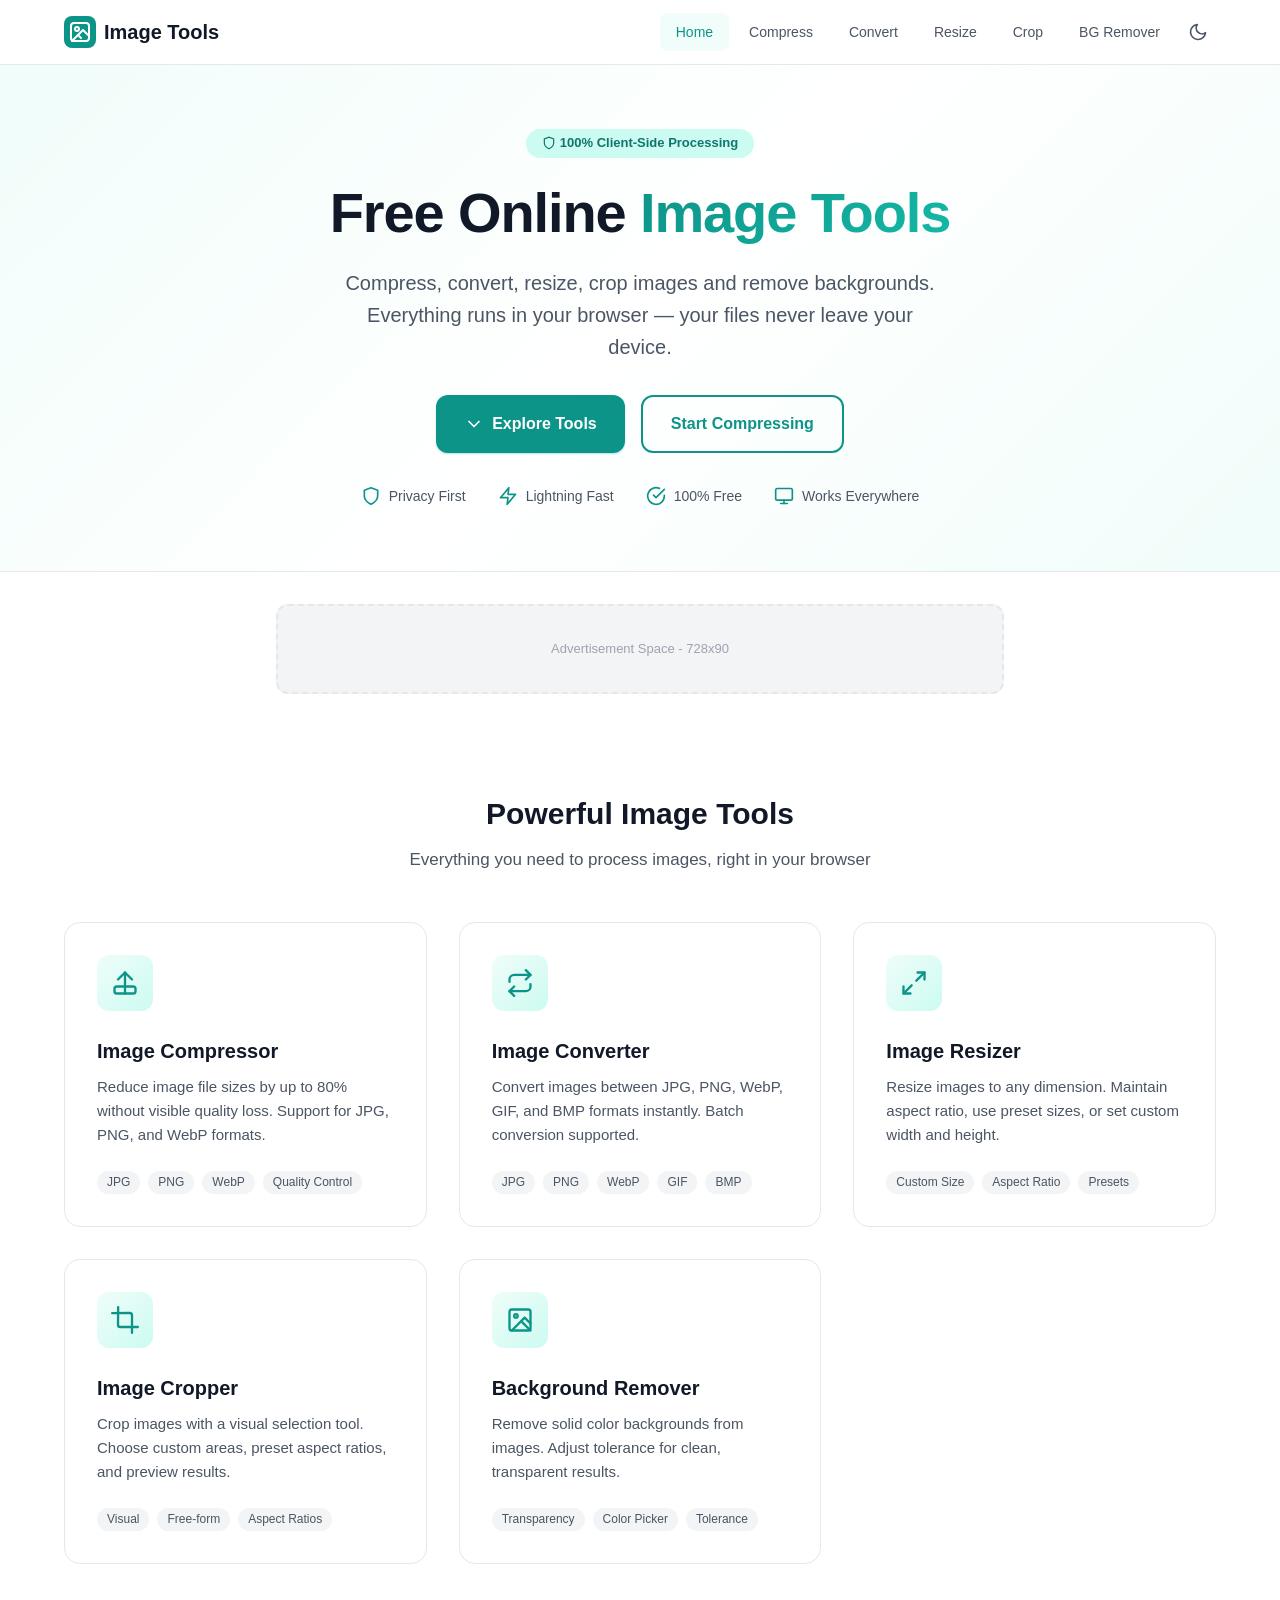
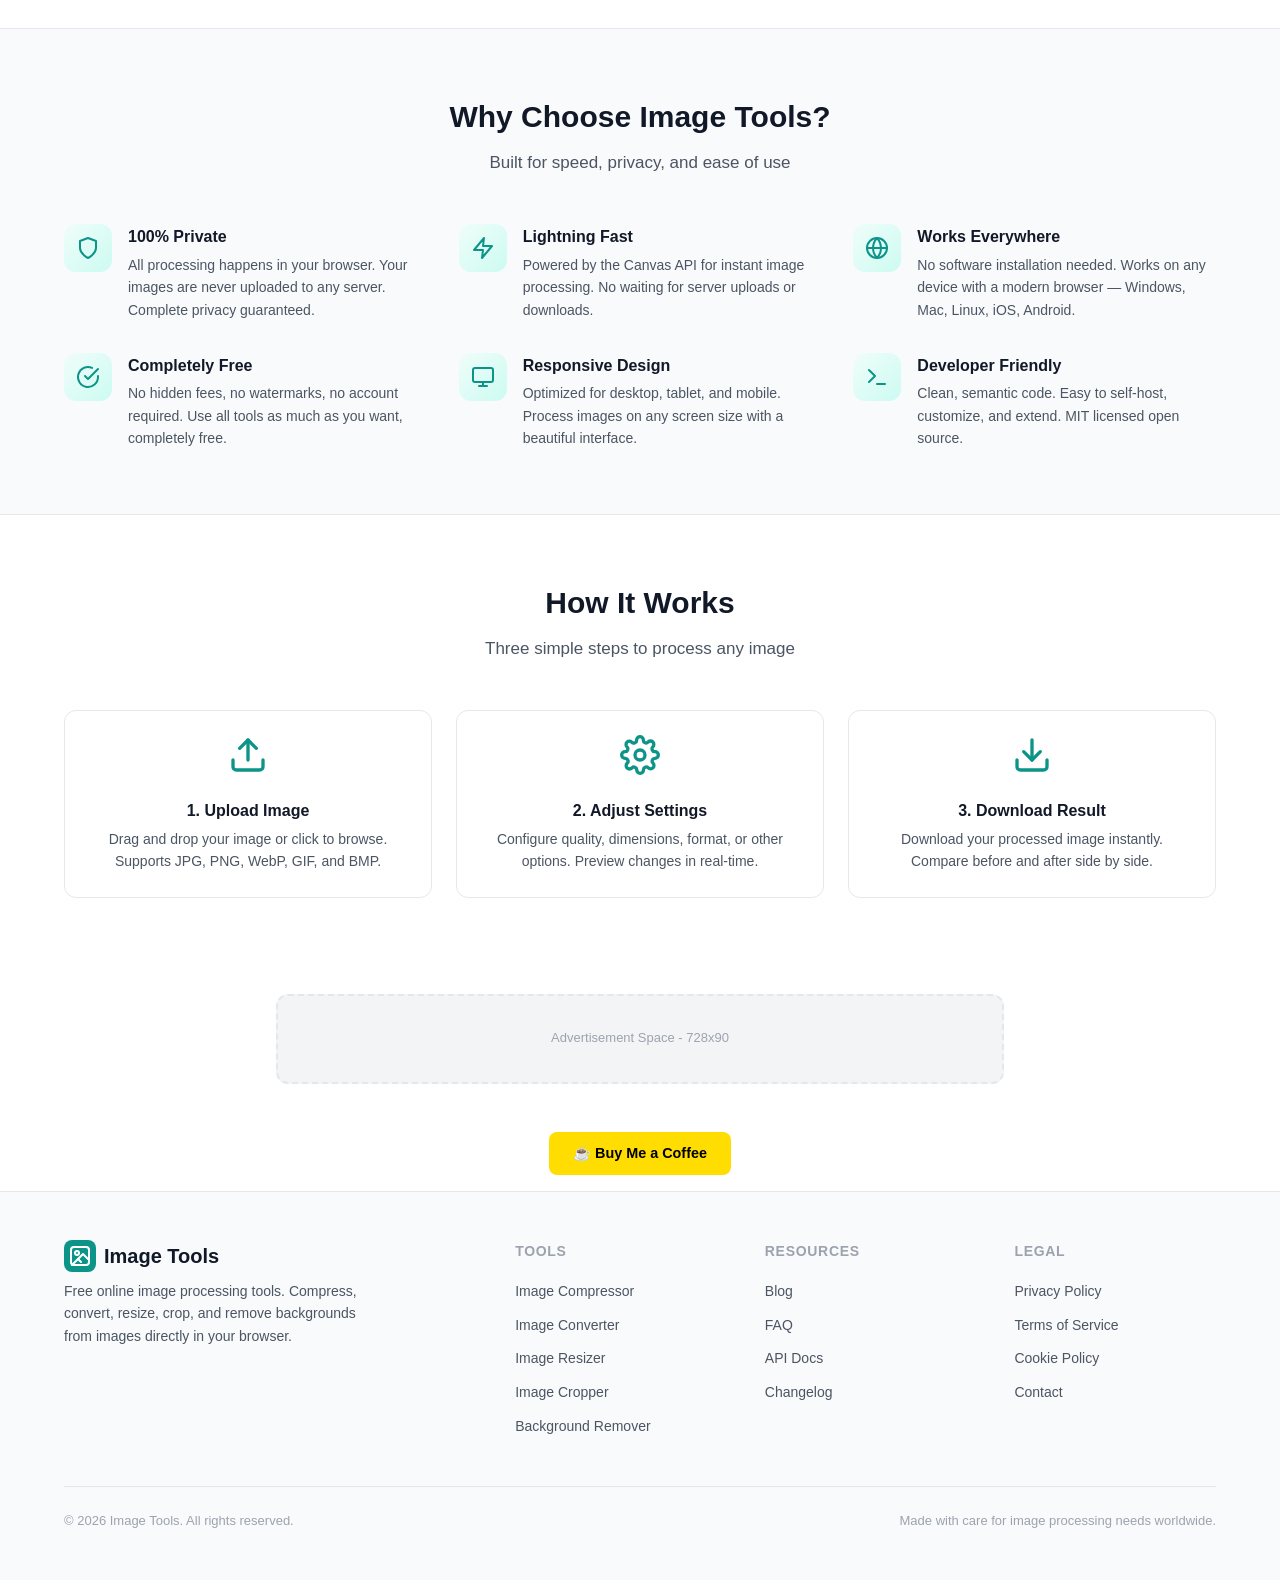
==== commit 6d295f7b: "feat: add monetization - analytics, ads, affiliate links, pricing" ====
--- a/index.html
+++ b/index.html
@@ -468,5 +468,6 @@
 
   <!-- Scripts -->
   <script src="js/common.js"></script>
+  <script src="js/monetize.js"></script>
 </body>
 </html>
